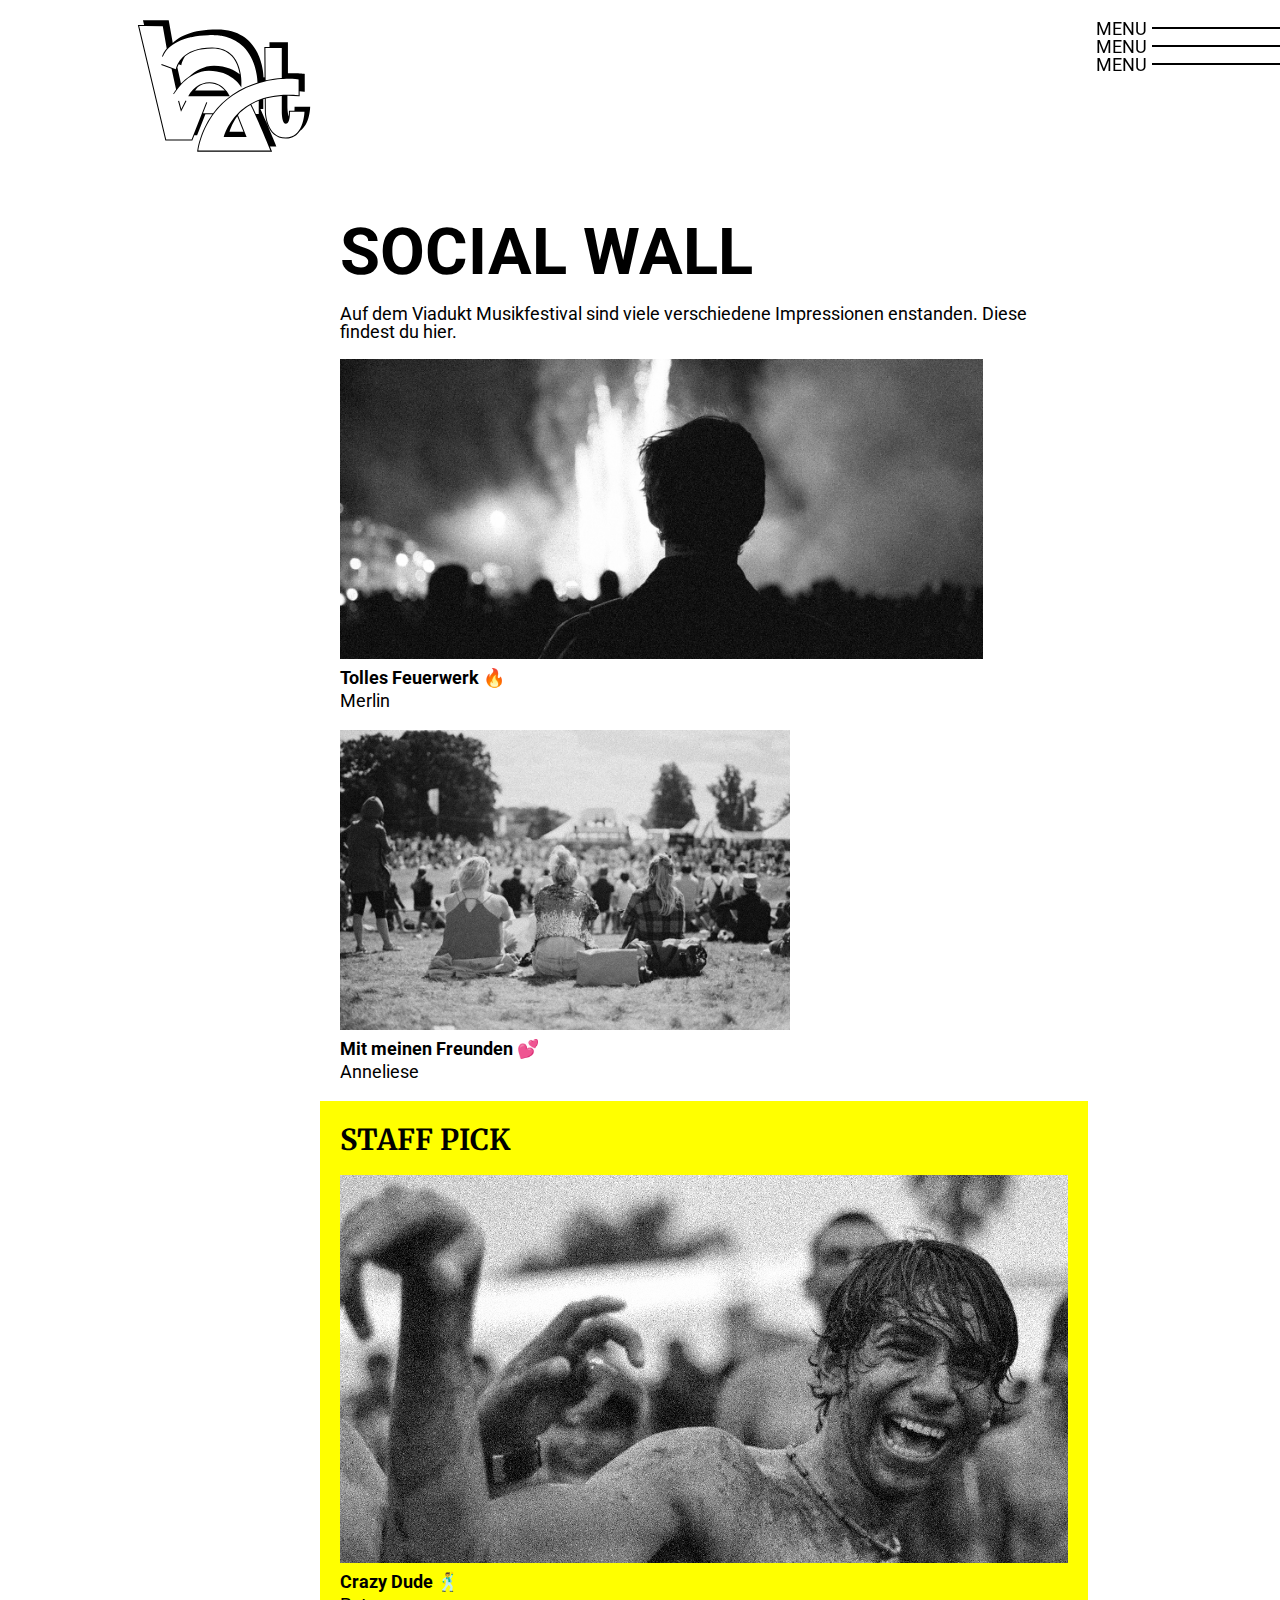
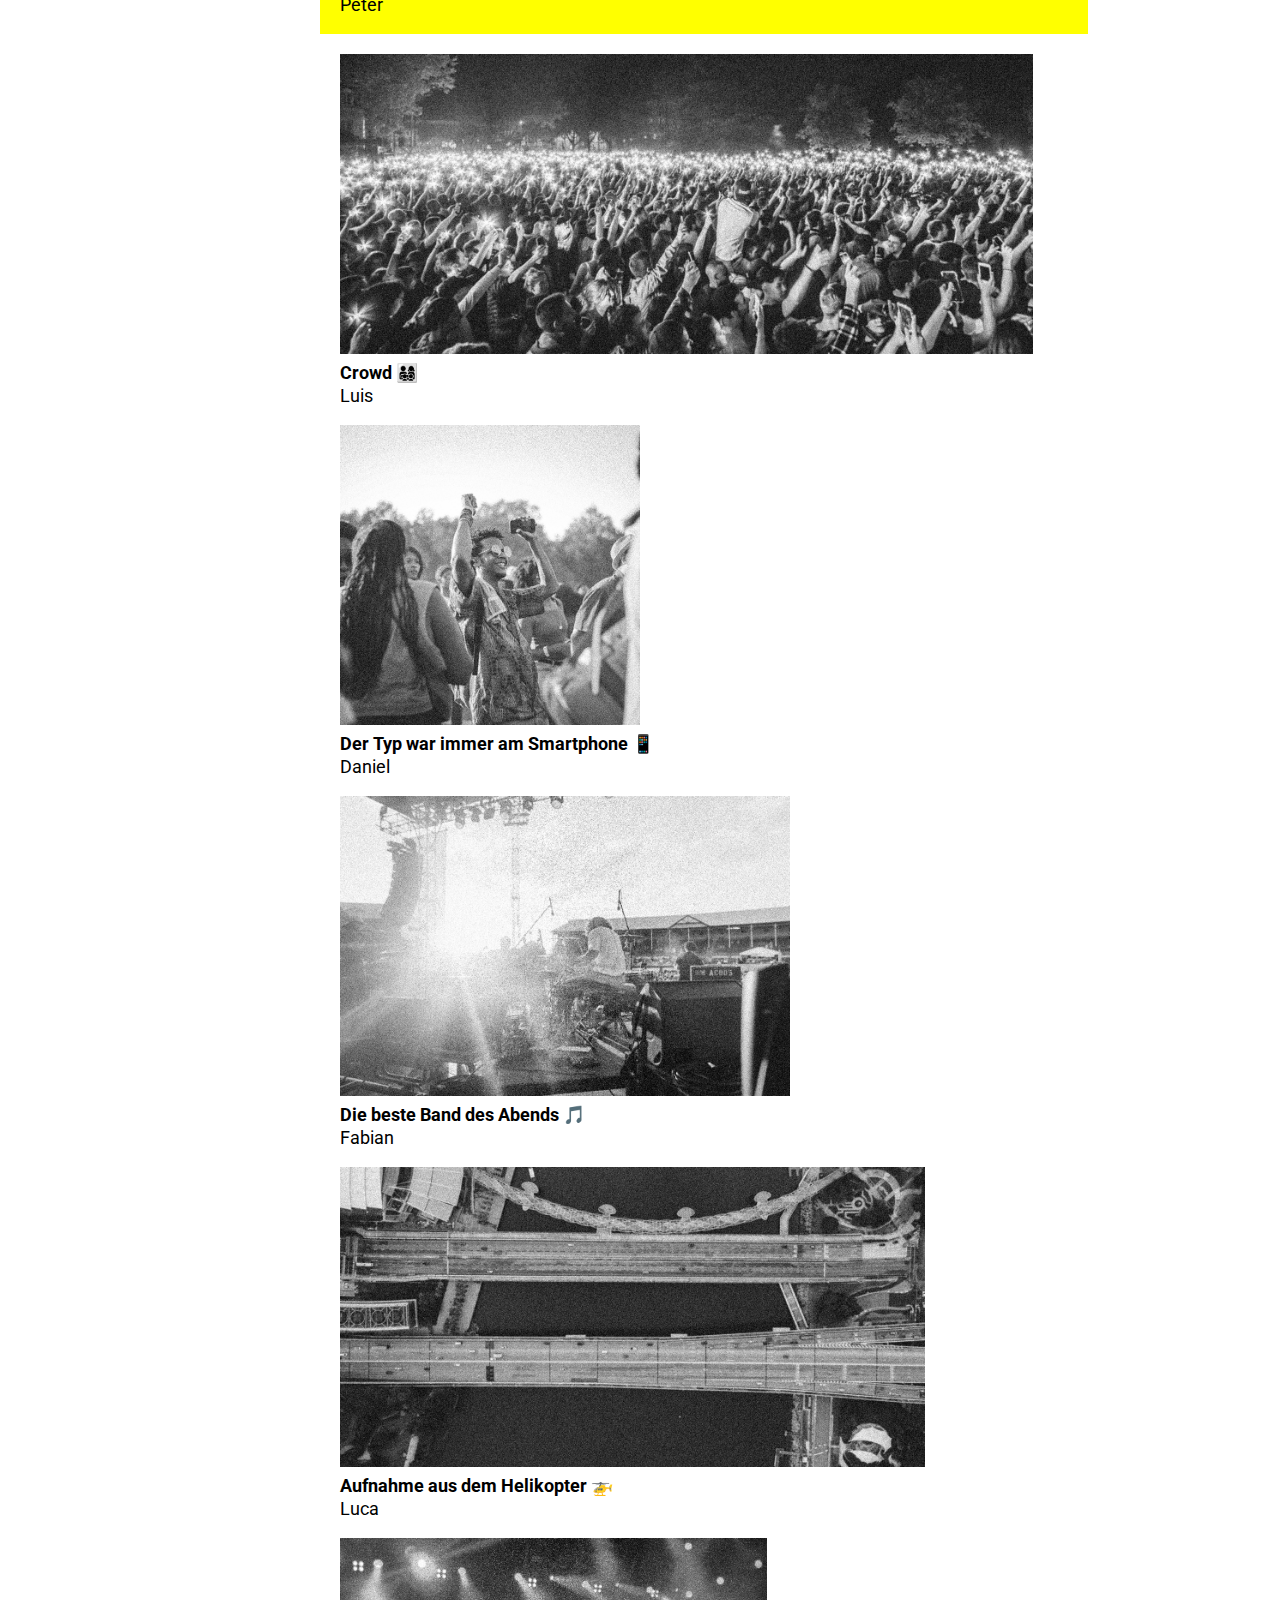
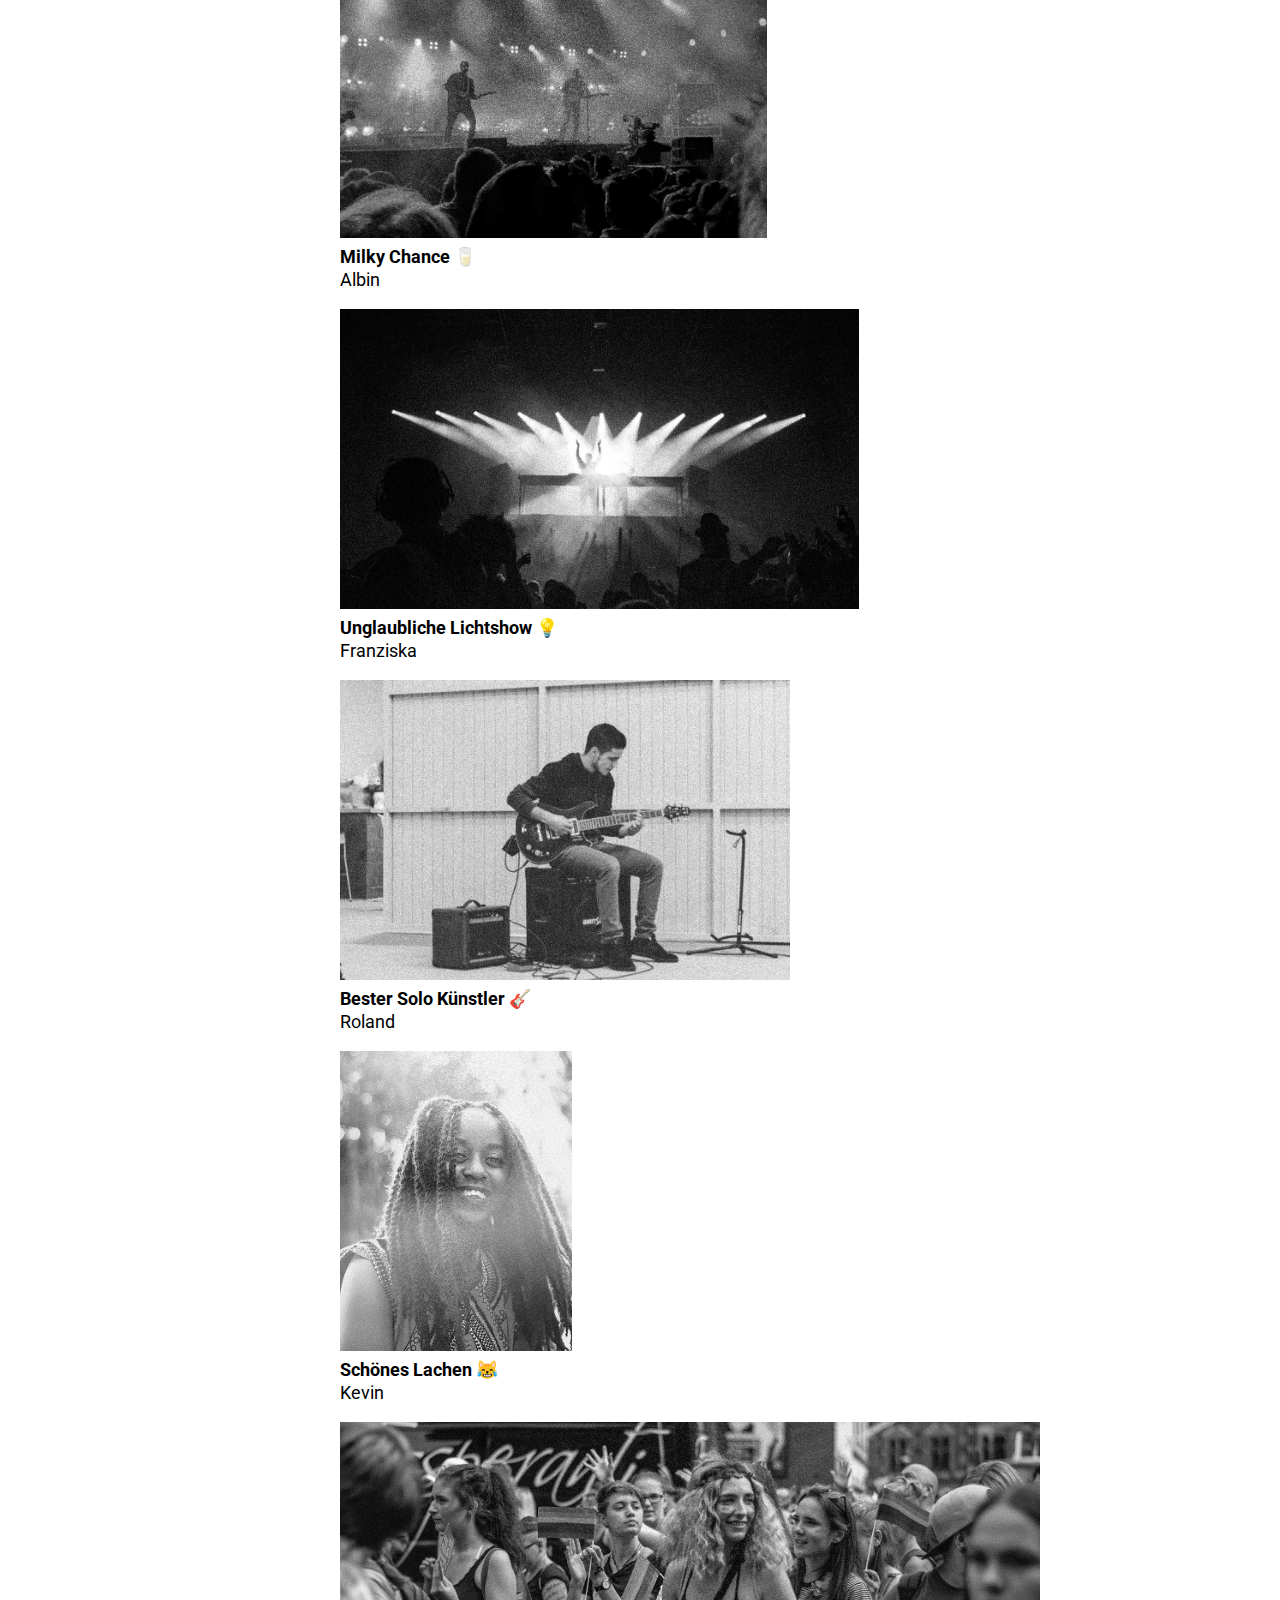
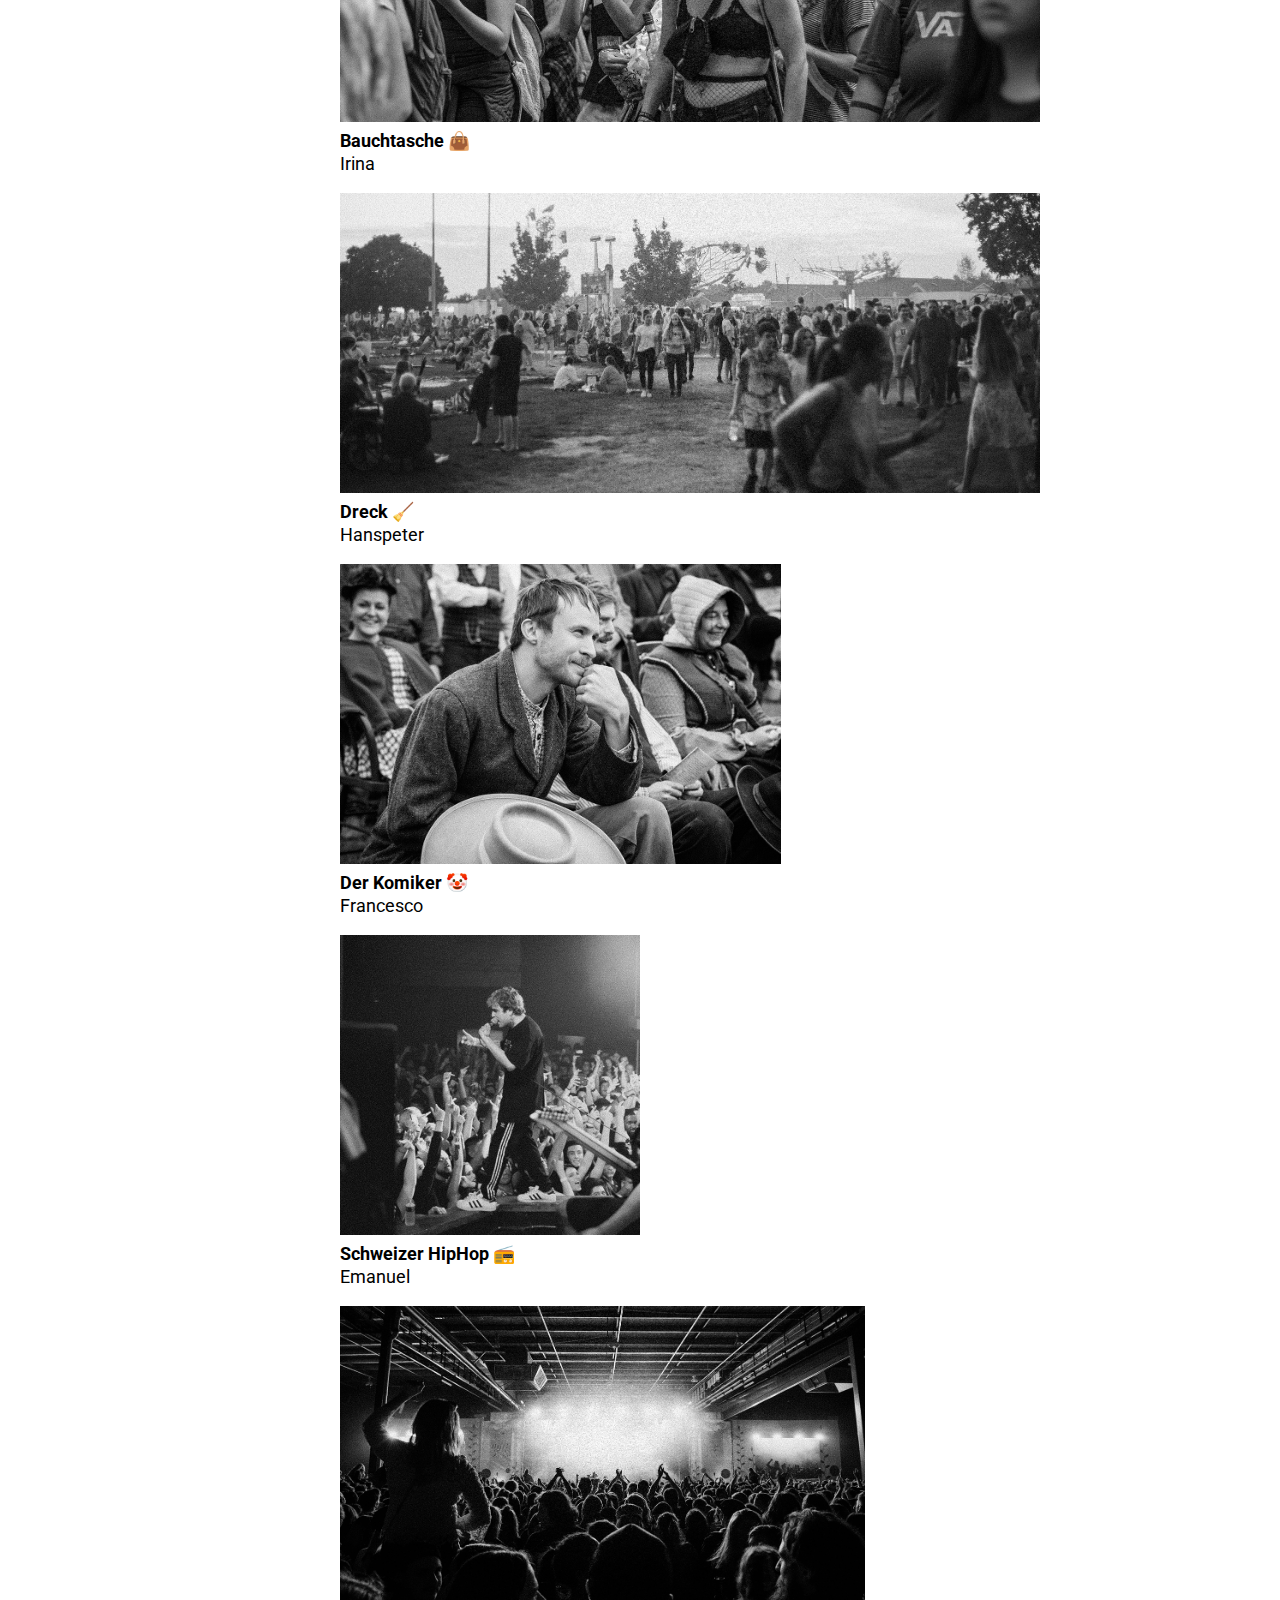
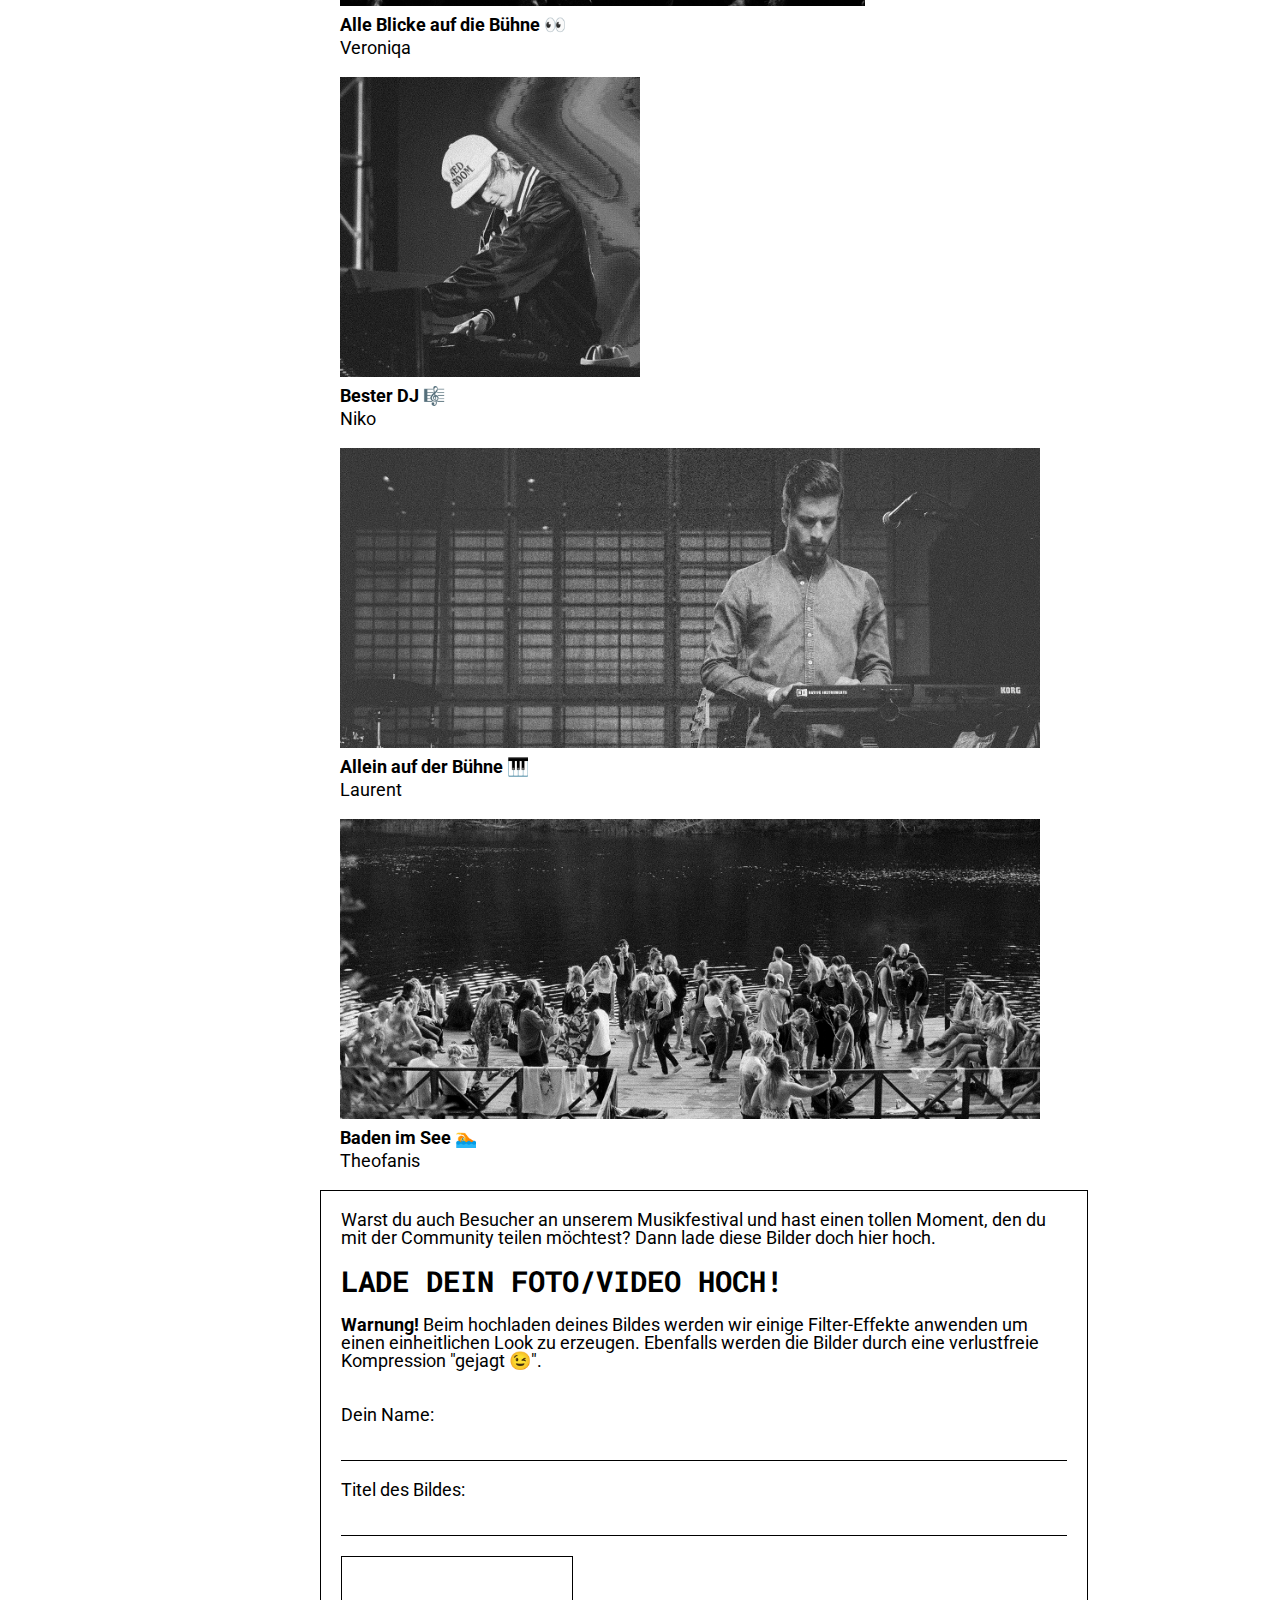
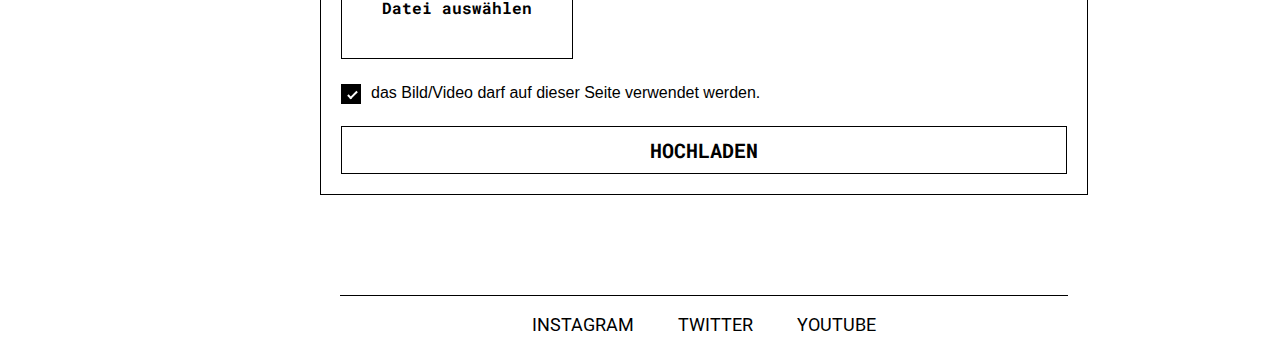
==== social.html @ fb4d64b2 "Social Wall" ====
<!DOCTYPE HTML>
<html lang="de">
<head>
  <!-- META -->
    <meta charset="utf-8" />
    <meta name="viewport" content="width=device-width, initial-scale=1">

  <!-- TITEL -->
    <title>Viadukt. Social Wall</title>

  <!-- META -->
    <meta name="description" content="Viadukt Musikfestival in Bern, auf Brücken" />
    <meta name="author" content="Elia Kilcher" />

  <!-- STYLESHEET -->
    <link rel="stylesheet" type="text/css" href="css/reset.css" />
    <link rel="stylesheet" type="text/css" href="css/style.css" />

  <!-- FAVICON -->

  <!-- FONTS -->
    <link href="https://use.fontawesome.com/releases/v5.0.4/css/all.css" rel="stylesheet">
    <link href="https://fonts.googleapis.com/icon?family=Material+Icons" rel="stylesheet">
    <link rel="stylesheet" href="https://use.fontawesome.com/releases/v5.3.1/css/all.css" integrity="sha384-mzrmE5qonljUremFsqc01SB46JvROS7bZs3IO2EmfFsd15uHvIt+Y8vEf7N7fWAU" crossorigin="anonymous">

  <!-- SCRIPT -->
    <script type="text/javascript" src="https://cdnjs.cloudflare.com/ajax/libs/jquery/3.3.1/jquery.min.js"></script>
    <script type="text/javascript" src="js/jquery.js"></script>
    <script type="text/javascript" src="js/script.js"></script>

</head>
<body>
  <div class="menu">
    <div class="text-align-right">
      <a class="menu-burger">
        schliessen <br />
        schliessen <br />
        schliessen <br />
      </a>
    </div>
      <div class="menu-striche">
        <div class="menu-strich"></div>
        <div class="menu-strich"></div>
        <div class="menu-strich"></div>
      </div>
    <div class="menu-links">
      <a href="index.html" class="roboto-cond bold">home</a>
      <a href="timetable.html" class="roboto-mono bold">Timetable</a>
      <a href="tickets.html" class="merriweather">Tickets</a>
      <a href="social.html" class="roboto bold grossgeschrieben lowercase-hover">Social Wall</a>
    </div>
    <a href="index.html"><img id="logo-weiss" src="img/logo/logo-weiss.svg" alt="logo" /></a>
  </div>
  <div class="text-align-right">
    <a class="menu-burger menu-oeffnen">
      menu <br />
      menu <br />
      menu <br />
    </a>
  </div>
    <div class="menu-striche menu-oeffnen">
      <div class="menu-strich"></div>
      <div class="menu-strich"></div>
      <div class="menu-strich"></div>
    </div>
      <a href="index.html"><img id="logo" src="img/logo/logo-schwarz.svg" alt="logo" /></a>
  <div class="wrapper row">
    <div class="row">
      <section>
        <h1><span class="roboto bold grossgeschrieben">Social Wall</span></h1>
        <p>Auf dem Viadukt Musikfestival sind viele verschiedene Impressionen enstanden. Diese findest du hier.<br /><br /></p>
      </section>
    </div>
    <div class="row social-wall">
      <div class="bildeli">
        <img src="img/social-wall/01.jpg" alt="Tolles Feuerwerk"/>
        <h4 class="roboto bold">Tolles Feuerwerk 🔥</h4>
        <p>Merlin</p>
      </div>
      <div class="bildeli">
        <img src="img/social-wall/02.jpg" alt="Mit meinen Freunden"/>
        <h4 class="roboto bold">Mit meinen Freunden 💕</h4>
        <p>Anneliese</p>
      </div>
      <div class="bildeli staff-pick">
        <h3 class="grossgeschrieben merriweather bold">Staff Pick</h3>
        <img src="img/social-wall/03.jpg" alt="Crazy Dude"/>
        <h4 class="roboto bold">Crazy Dude 🕺</h4>
        <p>Peter</p>
      </div>
      <div class="bildeli">
        <img src="img/social-wall/04.jpg" alt="Crowd"/>
        <h4 class="roboto bold">Crowd 👨‍👩‍👧‍👦</h4>
        <p>Luis</p>
      </div>
      <div class="bildeli">
        <img src="img/social-wall/05.jpg" alt="Der Typ war immer am Smartphone "/>
        <h4 class="roboto bold">Der Typ war immer am Smartphone 📱</h4>
        <p>Daniel</p>
      </div>
      <div class="bildeli">
        <img src="img/social-wall/06.jpg" alt="Die beste Band des Abends"/>
        <h4 class="roboto bold">Die beste Band des Abends 🎵</h4>
        <p>Fabian</p>
      </div>
      <div class="bildeli">
        <img src="img/social-wall/07.jpg" alt="Aufnahme aus dem Helikopter"/>
        <h4 class="roboto bold">Aufnahme aus dem Helikopter 🚁</h4>
        <p>Luca</p>
      </div>
      <div class="bildeli">
        <img src="img/social-wall/08.jpg" alt="Milky Chance"/>
        <h4 class="roboto bold">Milky Chance 🥛</h4>
        <p>Albin</p>
      </div>
      <div class="bildeli">
        <img src="img/social-wall/09.jpg" alt="Unglaubliche Lichtshow"/>
        <h4 class="roboto bold">Unglaubliche Lichtshow 💡</h4>
        <p>Franziska</p>
      </div>
      <div class="bildeli">
        <img src="img/social-wall/10.jpg" alt="Bester Solo Künstler"/>
        <h4 class="roboto bold">Bester Solo Künstler 🎸</h4>
        <p>Roland</p>
      </div>
      <div class="bildeli">
        <img src="img/social-wall/11.jpg" alt="Schönes Lachen"/>
        <h4 class="roboto bold">Schönes Lachen 😹</h4>
        <p>Kevin</p>
      </div>
      <div class="bildeli">
        <img src="img/social-wall/12.jpg" alt="Bauchtasche"/>
        <h4 class="roboto bold">Bauchtasche 👜</h4>
        <p>Irina</p>
      </div>
      <div class="bildeli">
        <img src="img/social-wall/13.jpg" alt="Dreck"/>
        <h4 class="roboto bold">Dreck 🧹</h4>
        <p>Hanspeter</p>
      </div>
      <div class="bildeli">
        <img src="img/social-wall/14.jpg" alt="Der Komiker"/>
        <h4 class="roboto bold">Der Komiker 🤡</h4>
        <p>Francesco</p>
      </div>
      <div class="bildeli">
        <img src="img/social-wall/15.jpg" alt="Schweizer HipHop"/>
        <h4 class="roboto bold">Schweizer HipHop 📻</h4>
        <p>Emanuel</p>
      </div>
      <div class="bildeli">
        <img src="img/social-wall/16.jpg" alt="Alle Blicke auf die Bühne"/>
        <h4 class="roboto bold">Alle Blicke auf die Bühne 👀</h4>
        <p>Veroniqa</p>
      </div>
      <div class="bildeli">
        <img src="img/social-wall/17.jpg" alt="Bester DJ"/>
        <h4 class="roboto bold">Bester DJ 🎼</h4>
        <p>Niko</p>
      </div>
      <div class="bildeli">
        <img src="img/social-wall/18.jpg" alt="Allein auf der Bühne"/>
        <h4 class="roboto bold">Allein auf der Bühne 🎹</h4>
        <p>Laurent</p>
      </div>
      <div class="bildeli">
        <img src="img/social-wall/19.jpg" alt="Baden im See"/>
        <h4 class="roboto bold">Baden im See 🏊‍</h4>
        <p>Theofanis</p>
      </div>


      <div class="upload">

        <p>Warst du auch Besucher an unserem Musikfestival und hast einen tollen Moment, den du mit der Community teilen möchtest? Dann lade diese Bilder doch hier hoch.</p>
        <h3 class="roboto-mono bold grossgeschrieben">Lade dein Foto/Video hoch!</h3>
        <p><span class="bold">Warnung!</span> Beim hochladen deines Bildes werden wir einige Filter-Effekte anwenden um einen einheitlichen Look zu erzeugen. Ebenfalls werden die Bilder durch eine verlustfreie Kompression "gejagt 😉".</p><br /><br />

        <form method="post" onsubmit="hochgeladen()">
          <label>Dein Name:</label><input required type="text" name="name" />
          <label>Titel des Bildes:</label><input required type="text" name="titel" />
          <div class="upload-btn-wrapper">
            <button class="btn">Datei auswählen</button>
            <input required type="file" name="myfile" accept="image/*, video/*" />
          </div>
          <label class="control control-checkbox">
            das Bild/Video darf auf dieser Seite verwendet werden.
            <input required type="checkbox" checked="checked" />
            <div class="control_indicator"></div>
          </label>
          <button id="versenden" type="submit">Hochladen</button>
        </form>

      </div>
    </div>
    <footer>
      <a target="blank" href="https://Instagram.com">Instagram</a>
      <a target="blank" href="https://Twitter.com">Twitter</a>
      <a target="blank" href="https://Youtube.com">Youtube</a>
    </footer>
  </div>

</body>
</html>
---- css/style.css ----
/*** IMPORT ***/
@import url('https://fonts.googleapis.com/css?family=Merriweather:400,400i,700|Roboto+Condensed:400,700|Roboto+Mono:400,700|Roboto:400,700');

/*** ALLGEMEIN ***/
* {
  box-sizing: border-box;
}
body {
  font-family: 'Roboto', sans-serif;
  font-size: 18px;
  color: #000;
}
img {
  width: 100%;
}
a {
  text-decoration: none;
}
.row:after {
  clear: both;
  display: table;
  content: "";
}
.wrapper {
  width: 60%;
  padding: 0 20px;
  margin: 0 15% 0 25%;
  margin-top: 220px;
}
.col-50 {
  width: 50%;
  float: left;
}
.col-25 {
  width: 25%;
  float: left;
}
.parallax-01, .parallax-02 {
  position: relative;
}
/*** TEXT ***/
.roboto-cond {
  font-family: 'Roboto Condensed', sans-serif;
}
.roboto-mono {
  font-family: 'Roboto Mono', monospace;
}
.merriweather {
  font-family: 'Merriweather', serif;
}
.bold {
  font-weight: bold;
}
.grossgeschrieben {
  text-transform: uppercase;
}
.text-align-right {
  text-align: right;
}
h1 {
  font-size: 3.6em;
  margin-bottom: 20px;
}
h2 {
  font-size: 3.6em;
  padding-bottom: 20px;
}
.lowercase-hover:hover {
  text-transform: lowercase;
}

/*** MENU ***/
.menu-links a.roboto-cond:hover {
  text-transform: lowercase;
  letter-spacing: .16em;
}
.menu-links a.roboto-mono:hover {
  text-transform: uppercase;
}
.menu-links a.merriweather:hover {
  font-style: italic;
}
.menu-links {
  text-align: center;
  font-size: 3.4em;
  position: relative;
  top: 50%;
  transform: translateY(-50%);
}
.menu-links a {
  padding: 40px 0;
  display: block;
  color: #fff;
}
.menu {
  width: 100%;
  height: 100vh;
  background-color: #000;
  position: fixed;
  z-index: 13;
  top: 0;
  display: none;
}
.menu-gross {
  display: block;
  z-index: 13;
}
.menu-gross a.menu-burger {
  color: #fff;
  z-index: 16;
}
.menu-oeffnen-weg {
  display: none;
}
.menu .menu-burger {
  color: #fff;
  z-index: 12;
}
.menu .menu-strich {
  background-color: #fff;
  z-index: 20;
}
#logo-weiss {
  width: 15%;
  position: fixed;
  top: 5px;
  left: 10%;
  z-index: 12;
}

/*** SEITEN START ***/
#logo {
  width: 15%;
  position: fixed;
  top: 5px;
  left: 10%;
}
.seiten-titel {
  font-size: 2em;
}
.seiten-titel .roboto-cond {
  font-size: 2.5em;
}
.seiten-titel .roboto-cond:hover .buchstabe-v {
  text-transform: lowercase;
  padding-right: .13em;
}
.seiten-titel .roboto-cond:hover .buchstabe-t {
  text-transform: lowercase;
  padding-left: .13em;
}
.seiten-titel .merriweather {
  text-align: right;
  width: 100%;
  display: block;
}
.seiten-titel .merriweather:hover {
  font-weight: bold;
}
.start-bild {
  width: calc(100% - 20px);
  float: left;
}
.start-bild:hover {
  transform: scaleX(-1);
}
/*** WETTER ***/
.wetter h2 {
  margin-top: 100px;
  font-weight: bold;
  text-transform: uppercase;
}
.wetter h2:hover {
  letter-spacing: .2em;
}
#regenschirm {
  width: 70px;
}
.temparatur {
  font-weight: bold;
  font-family: 'roboto mono', monospace;
  float: right;
  margin-right: 20px;
}
/*** NEWS ***/
.news {
  margin-top: 100px;
}
.news h2 {
  font-weight: bold;
}
.news h2:hover {
  font-weight: lighter;
}
.news h4 {
  font-size: 1.2em;
  padding-bottom: 5px;
}

/*** FOOTER ***/
footer {
  margin-top: 100px;
  border-top: 1px solid #000;
  text-align: center;
}
footer a {
  display: inline-block;
  padding: 20px;
  text-transform: uppercase;
  color: #000;
}


/*** MENU ***/
a.menu-burger {
  text-transform: uppercase;
  position: fixed;
  right: 10%;
  top: 20px;
  color: #000;
  padding-right: 5px;
  z-index: 13;
}
a.menu-burger:hover {
  text-transform: lowercase;
  cursor: pointer;
  letter-spacing: .1em;
}
div.menu-striche {
  padding-top: 7px;
  position: fixed;
  top: 20px;
  right: 0;
  width: 10%;
  z-index: 13;
}
div.menu-strich {
  height: 2px;
  margin-bottom: 16px;
  background-color: #000;
}

/*** TIMETABLE ***/
.timetable article {
  margin-bottom: 40px;
}
.padding-10-right {
  padding-right: 10px;
}
.padding-10-left {
  padding-left: 10px;
}
.timetable img {
  margin-top: 20px;
  -webkit-filter: grayscale(100%); /* Safari 6.0 - 9.0 */
  filter: grayscale(100%);
}
.timetable img:hover {
  filter: grayscale(0%);
  -webkit-filter: grayscale(0%); /* Safari 6.0 - 9.0 */
  transform: scaleX(-1);
}
.tag {
  margin-bottom: 20px;
}
.tag h3 {
  font-size: 2em;
  padding-bottom: 5px;
}
.oneact {
  width: 100%;
}
.spielzeit {
  text-align: right;
}
button.print {
  padding: 10px;
  background-color: #fff;
  border: 2px solid #000;
  font-size: 1.2em;
}
button.print:hover {
  cursor: pointer;
  background-color: #000;
  color: #fff;
  text-transform: uppercase;
  font-weight: bold;
}


/*** TICKETS ***/
.tickets {
  margin-bottom: 40px;
}
.tickets .bestelllink {
  display: inline-block;
  color: #000;
  padding-left: 20px;
  position: absolute;
  margin-top: 20px;
}
.tickets .bestelllink:hover {
  cursor: pointer;
}
.tickets .bestelllink:hover p {
  margin-bottom: 1.9em;
}
.der-preis-ist-heiss {
  margin: 20px 0;
  padding: 20px;
  color: #fff;
  background-color: #000;
  display: inline-block;
}
.der-preis-ist-heiss h2 {
  display: inline;
}
.bestellformular {
  background-color: #000;
  color: #fff;
  padding: 20px;
  position: fixed;
  top: 50%;
  transform: translateY(-50%);
  width: 60%;
  left: 20%;
  border: 2px solid #fff;
  display: none;
  z-index: 13;
}
.bestellformular p {
  display: inline-block;
  margin-bottom: 20px;
}
.bestellformular input {
  width: 100%;
  border: none;
  border-left: 2px solid #fff;
  background-color: #000;
  color: #fff;
  padding: 10px;
  font-size: 1em;
  margin-bottom: 30px;
}
.bestellformular h3 {
  text-transform: uppercase;
  font-size: 2em;
  margin-bottom: 40px;
  letter-spacing: .3em;
}
.bestellformular h3:hover {
  text-transform: lowercase;
}
.bestellformular input:focus {
  outline: none;
  border-left: 6px solid #fff;
}
.bestellformular button {
  color: #000;
  border: 2px solid #fff;
  width: 100%;
  padding: 10px;
  background-color: #fff;
  font-size: 1.2em;
}
.bestellformular button:hover, .bestellformular button:focus {
  color: #fff;
  background-color: #000;
   cursor: pointer;
}
.plane {
  display: block;
  height: 100vh;
  width: 100%;
  position: fixed;
  left: 0;
  top: 0;
  background-color: #000;
  z-index: 12;
  display: none;
}
.close {
  text-align: right;
  position: absolute;
  font-size: 1.3em;
  top: -47px;
  left: -2px;
  background-color: #fff;
  color: #000;
  padding: 10px 14px;
  border: 2px solid #fff;
}
.close:hover {
  cursor: pointer;
  color: #fff;
  background-color: #000;
}
#briefmarke {
  display: inline;
  height: 64px;
  width: 64px;
  position: absolute;
  right: 10px;
  top: 10px;
}
.dp-block {
  display: block;
}
.karte {
  width: 100% !important;
}



/*** SPEZIAL ***/
::selection {
  background-color: #ffff00;
  color: #fff;
}





/*** RESPONSIVE ***/
@media only screen and (max-width: 1250px) {
  img#logo {
    position: relative;
    top: 0;
    width: 20%;
    left: 40%;
  }
  img#logo-weiss {
    display: none;
  }
  .wrapper {
    width: 100%;
    margin: 0;
  }
}

@media only screen and (max-width: 1000px) {
  img#logo {

    width: 40%;
    left: 30%;
  }
}

@media only screen and (max-width: 750px) {
  .col-50 {
    width: 100%;
  }
  .col-25 {
    width: 50%;
  }
  .wetter .col-25 {
    margin-bottom: 20px;
  }
  .start-bild {
    width: 100%;
  }
  .padding-10-right, .padding-10-left {
    padding: 0;
  }
}



/*** SOCIAL WALL ***/
.social-wall h3 {
  font-size: 1.6em;
  margin: 20px 0;
}
.social-wall .bildeli {
  display: block;
  margin-bottom: 20px;
}
.social-wall .bildeli img {
  max-height: 300px;
  width: auto;
  display: block;
  margin-bottom: 10px;
  max-width: 100%;
}
.social-wall .bildeli h4 {
  margin-bottom: 5px;
}
.upload {
  padding: 20px 0;
  border: 1px solid #000;
  padding: 20px;
  margin: 0 -20px;
}
.upload input {
  display: block;
}
.upload input[type=text] {
  margin-bottom: 20px;
  width: 100%;
  padding: 5px 0 0 0;
  outline: none;
  margin-top: 5px;
  border: none;
  border-bottom: 1px solid #000;
  font-weight: bold;
  font-size: 1.1em;
  font-family: 'Roboto Mono', sans-serif;
}
.upload #versenden {
  background-color: #fff;
  border: none;
  color: #000;
  display: block;
  padding: 10px;
  font-weight: bold;
  font-size: 1.1em;
  font-family: 'Roboto Mono', sans-serif;
  text-transform: uppercase;
  width: 100%;
  border: 1px solid #000;
}
.upload #versenden:hover {
  background-color: #000;
  color: #fff;
  cursor: pointer
}
.upload #versenden:focus {
  outline: none;
}
.staff-pick {
  background-color: #ffff00;
  padding: 5px 20px 20px 20px;
  margin-left: -20px;
  margin-right: -20px;
}
.staff-pick img {
  max-height: 1000% !important;
  max-width: 100%;
  min-width: 100%;
}
input[type=file] {
  height: 103px;
}


/*** CHeCKBOX **/
.control {
    font-family: arial;
    display: block;
    position: relative;
    padding-left: 30px;
    margin-bottom: 25px;
    padding-top: 3px;
    cursor: pointer;
    font-size: 16px;
}
    .control input {
        position: absolute;
        z-index: -1;
        opacity: 0;
    }
.control_indicator {
    position: absolute;
    top: 2px;
    left: 0;
    height: 20px;
    width: 20px;
    background: #ffffff;
    border: 1px solid #000000;
}
.control-radio .control_indicator {
    border-radius: undefined%;
}

.control:hover input ~ .control_indicator,
.control input:focus ~ .control_indicator {
    background: #ffffff;
}

.control input:checked ~ .control_indicator {
    background: #000000;
}
.control:hover input:not([disabled]):checked ~ .control_indicator,
.control input:checked:focus ~ .control_indicator {
    background: #000000;
}
.control input:disabled ~ .control_indicator {
    background: #000000;
    opacity: 0;
    pointer-events: none;
}
.control_indicator:after {
    box-sizing: unset;
    content: '';
    position: absolute;
    display: none;
}
.control input:checked ~ .control_indicator:after {
    display: block;
}
.control-checkbox .control_indicator:after {
    left: 8px;
    top: 4px;
    width: 3px;
    height: 8px;
    border: solid #ffffff;
    border-width: 0 2px 2px 0;
    transform: rotate(45deg);
}
.control-checkbox input:disabled ~ .control_indicator:after {
    border-color: #000000;
}

/** UPLPOAD ***/
.upload-btn-wrapper {
  position: relative;
  overflow: hidden;
  display: inline-block;
  margin: 0 0 20px 0;
}

.btn {
  font-size: .9em;
  border: 1px solid #000;
  color: #000;
  background-color: white;
  padding: 40px 40px;
  font-weight: bold;
  font-family: 'Roboto Mono', monospace;
}
.upload-btn-wrapper:hover .btn {
  background-color: #000;
  color: #fff;
}

.upload-btn-wrapper input[type=file] {
  width: 100%;
  position: absolute;
  left: 0;
  top: 0;
  opacity: 0;
}
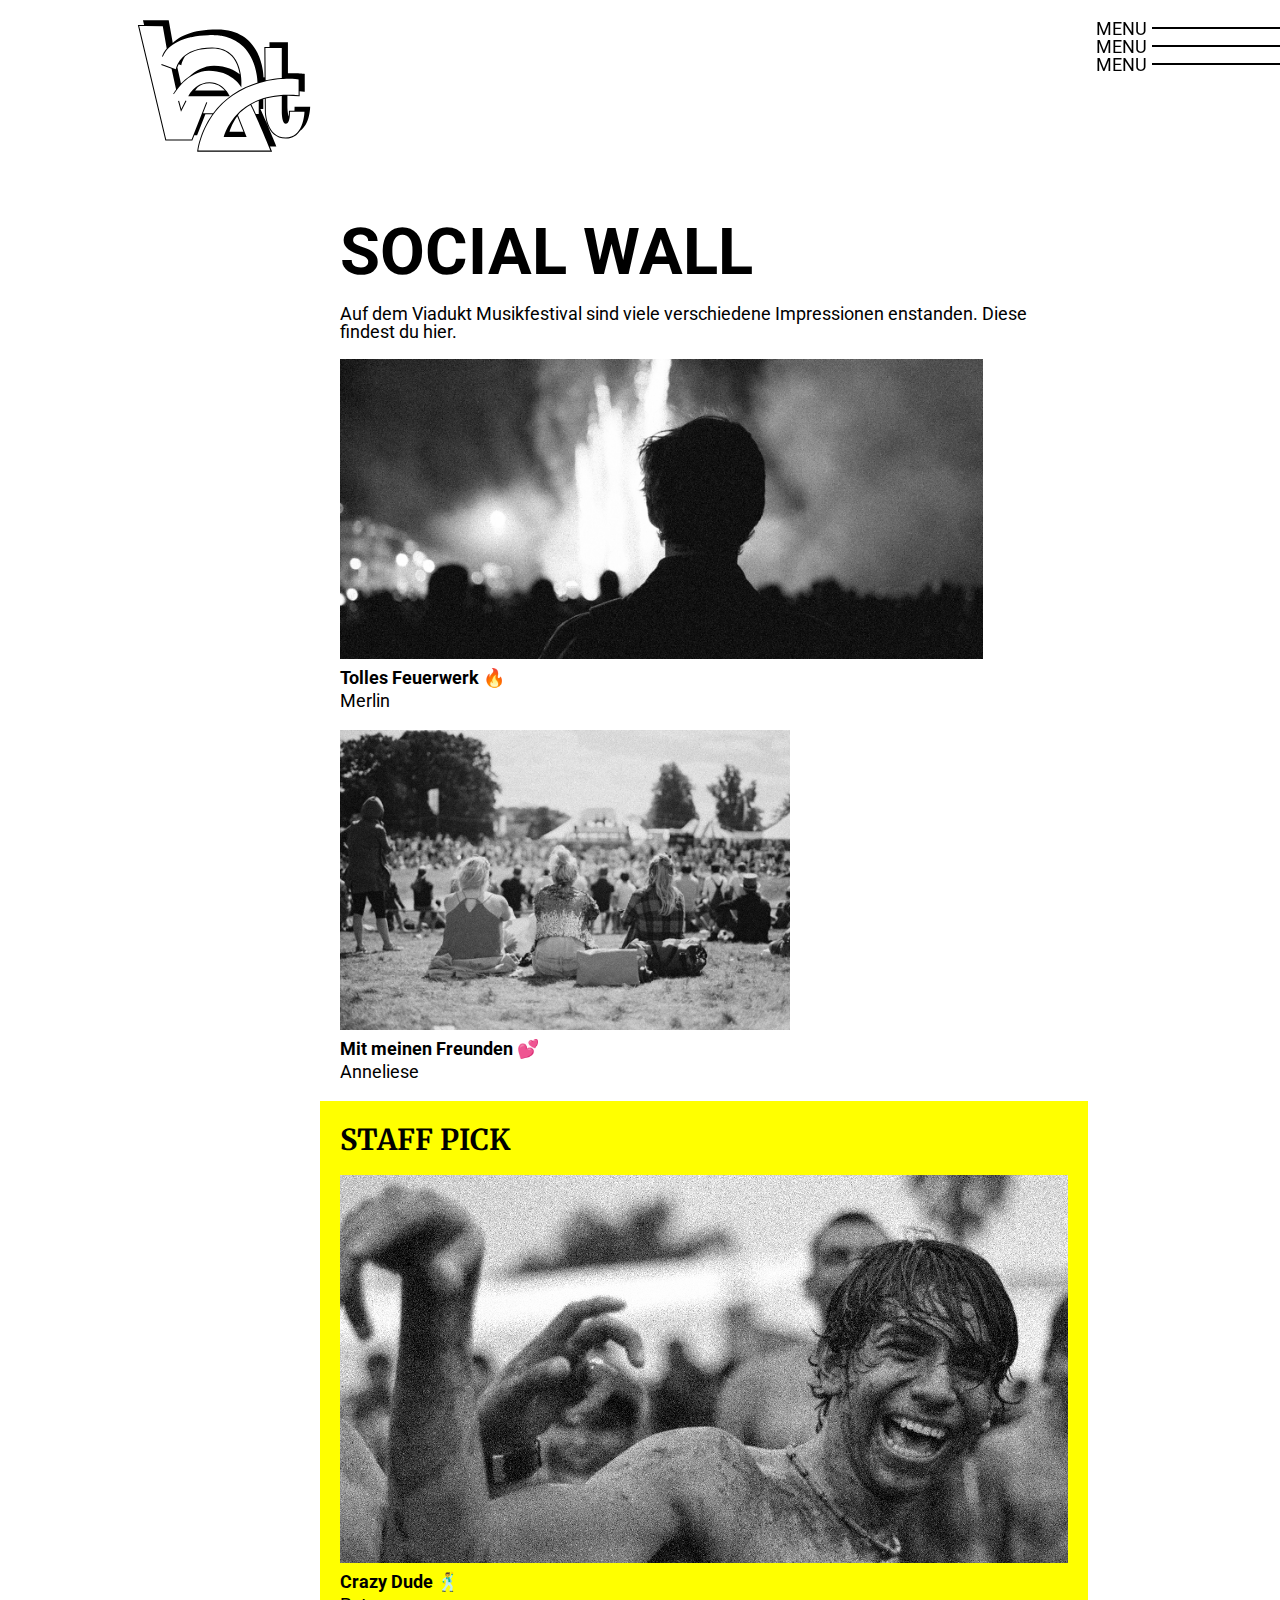
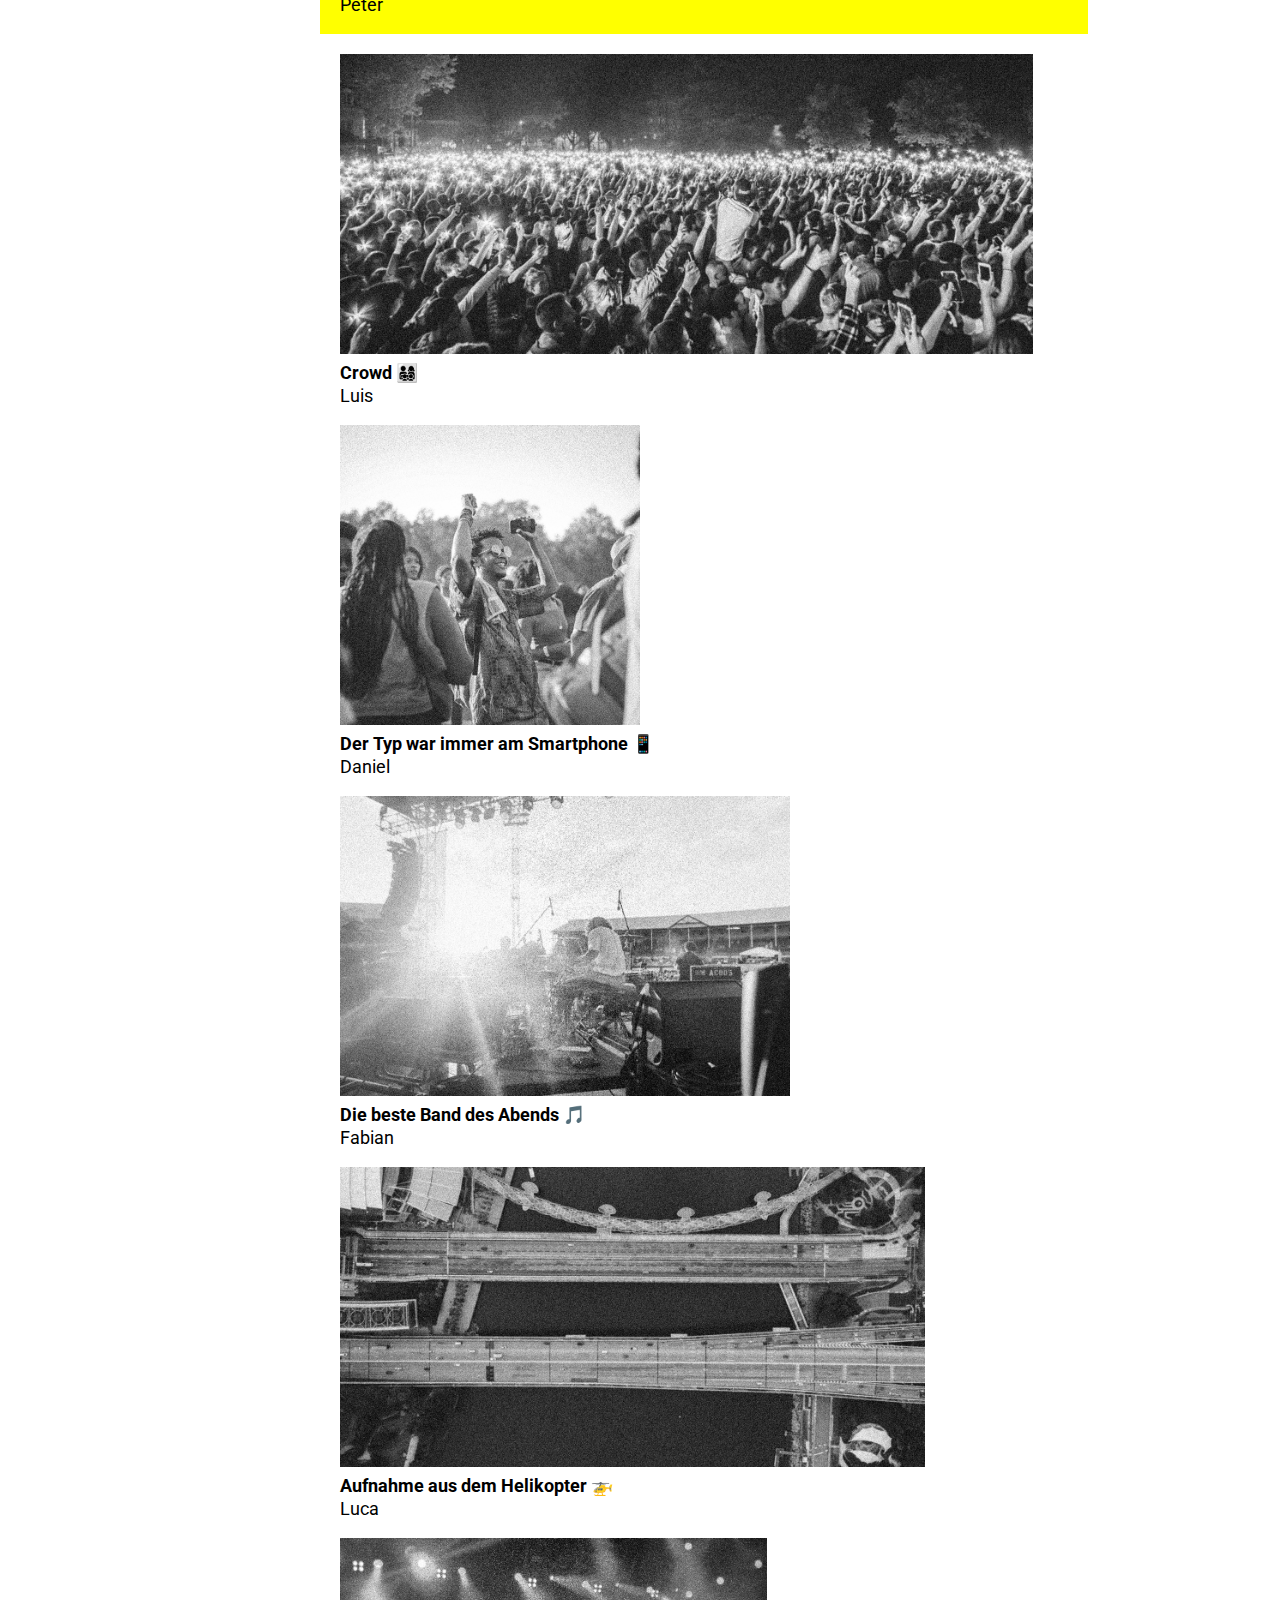
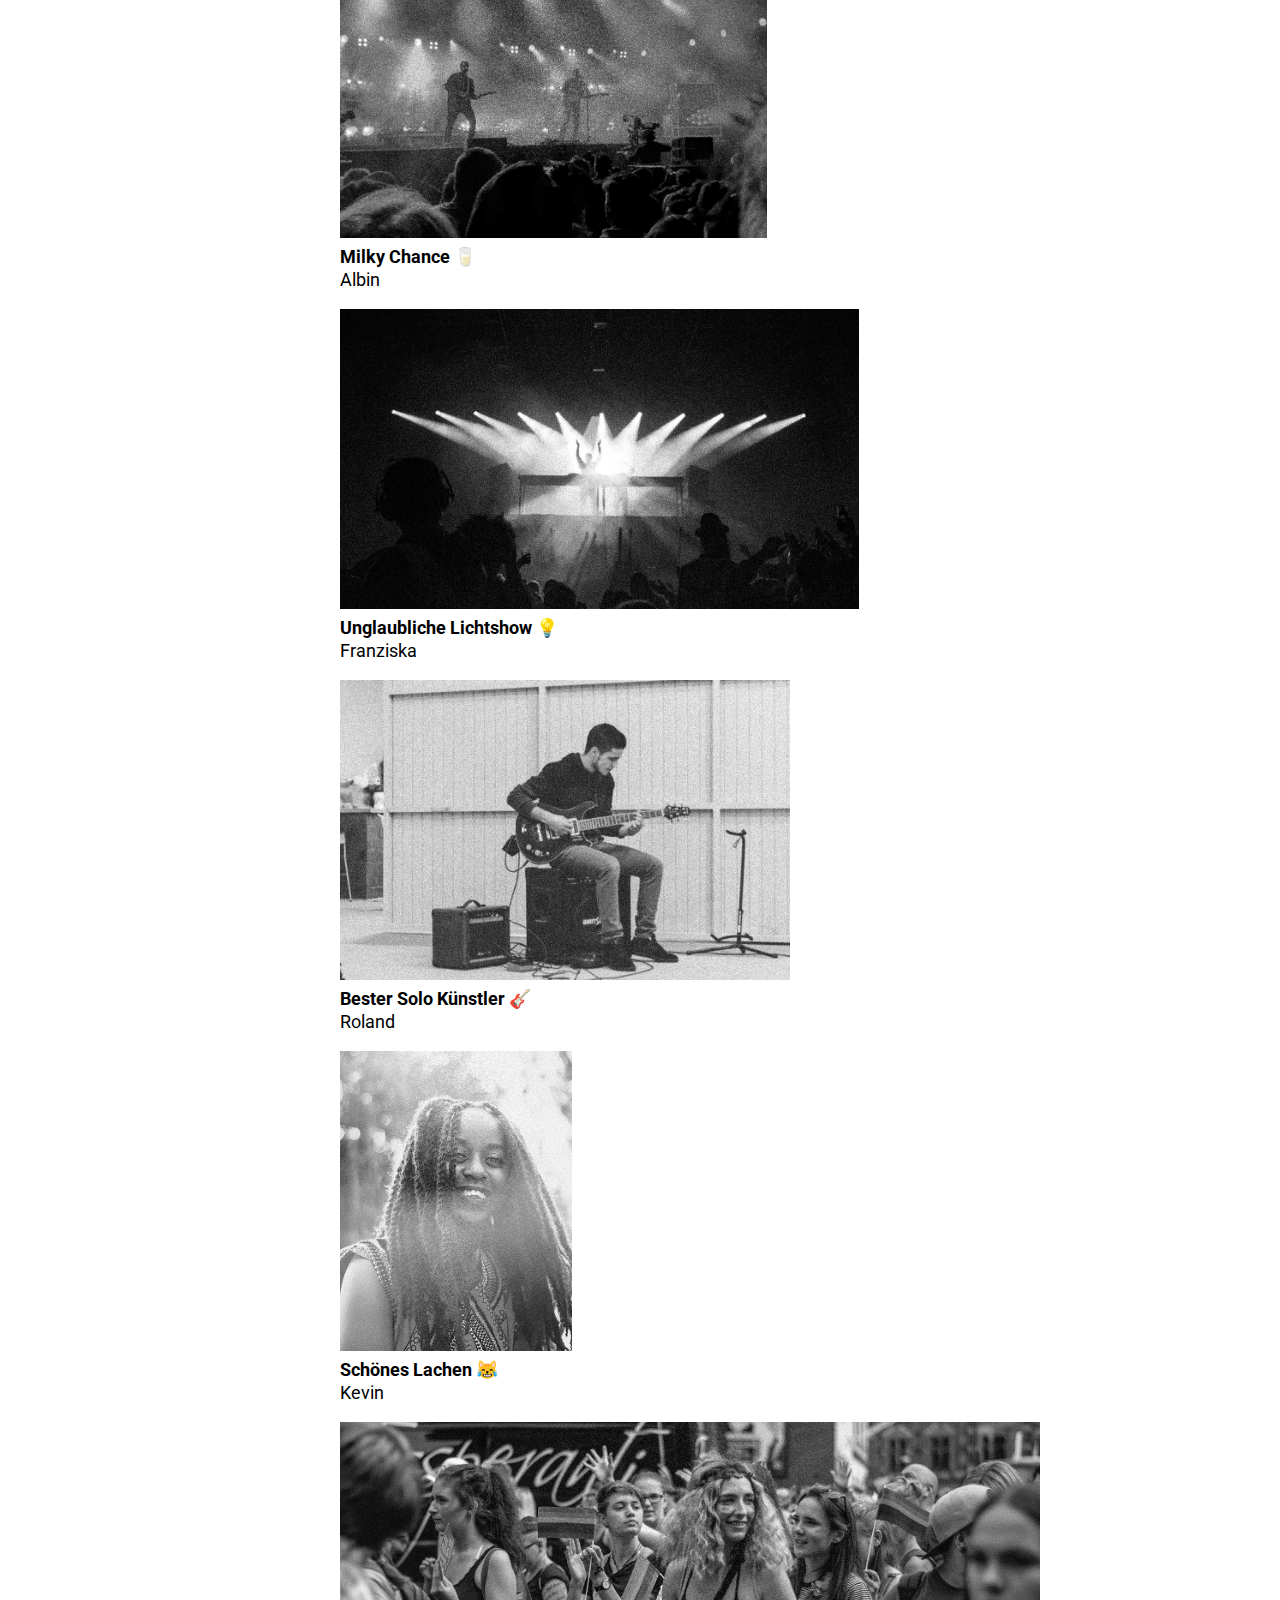
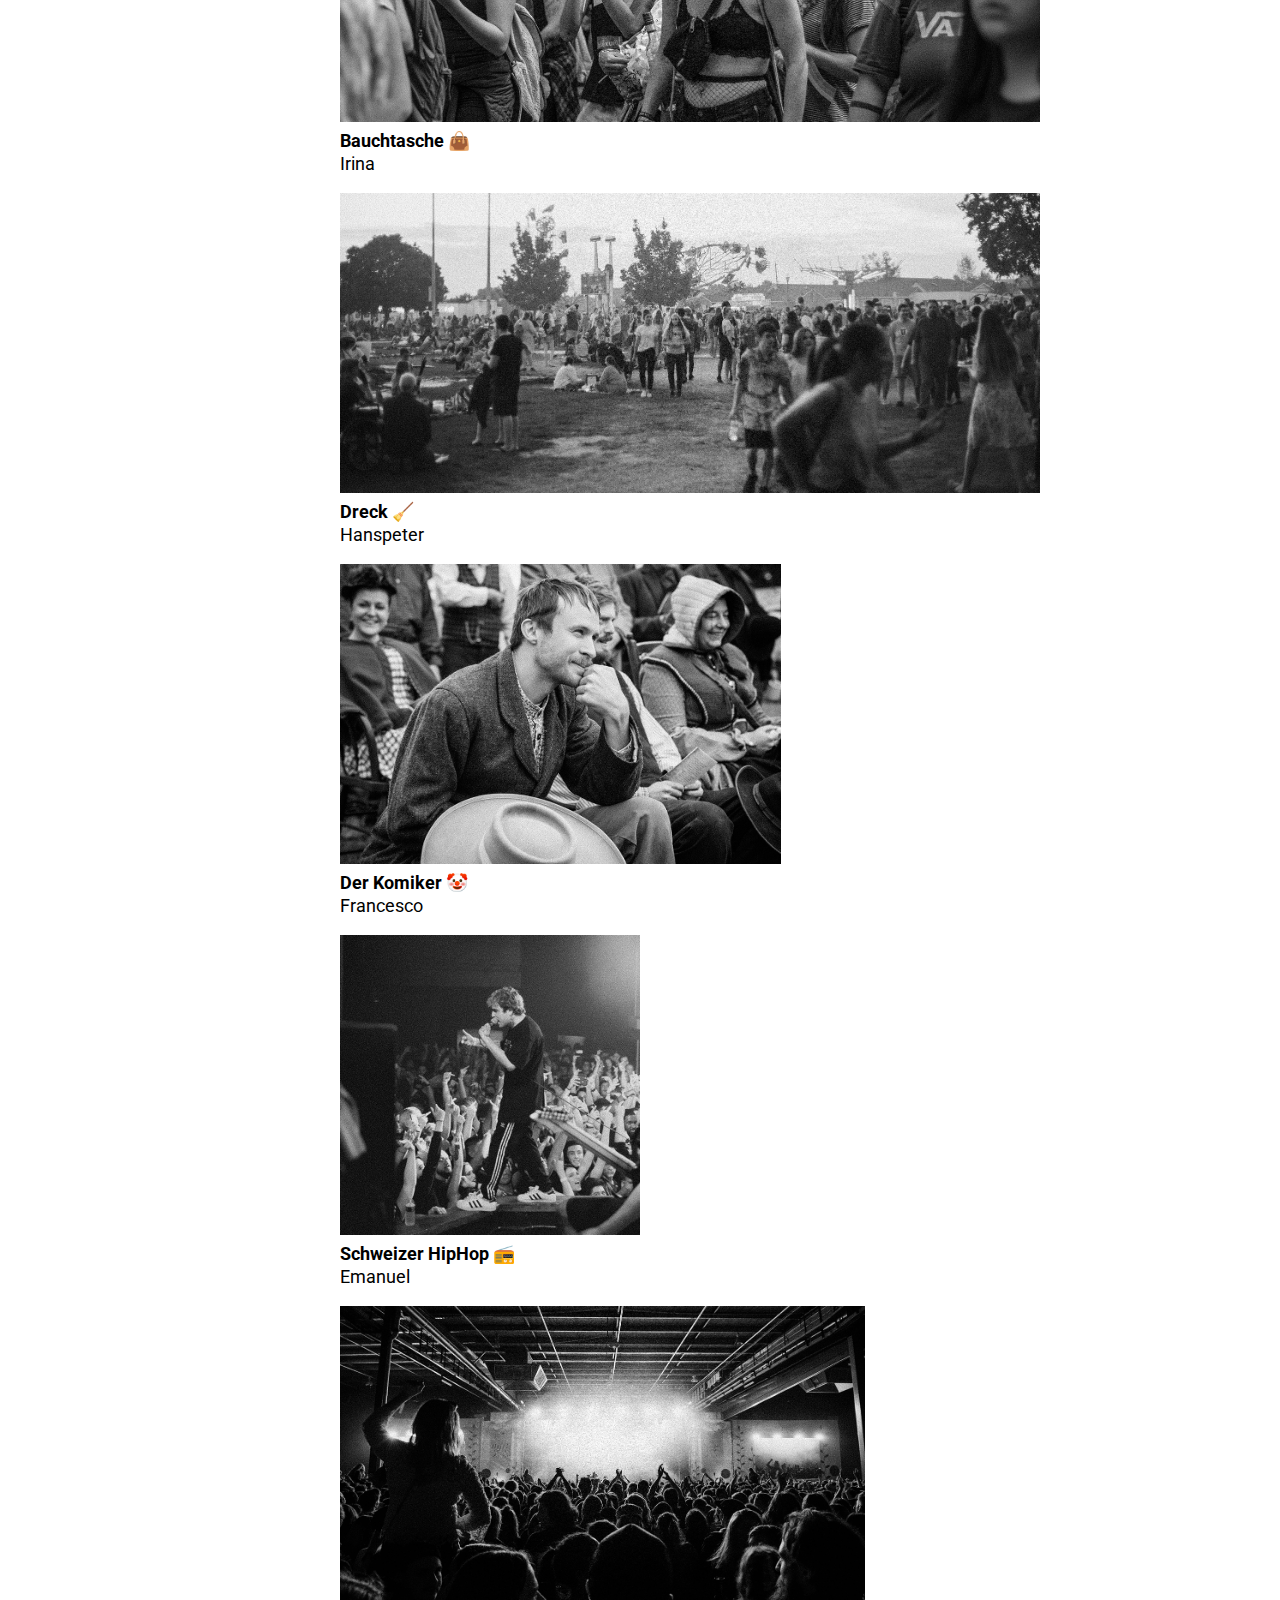
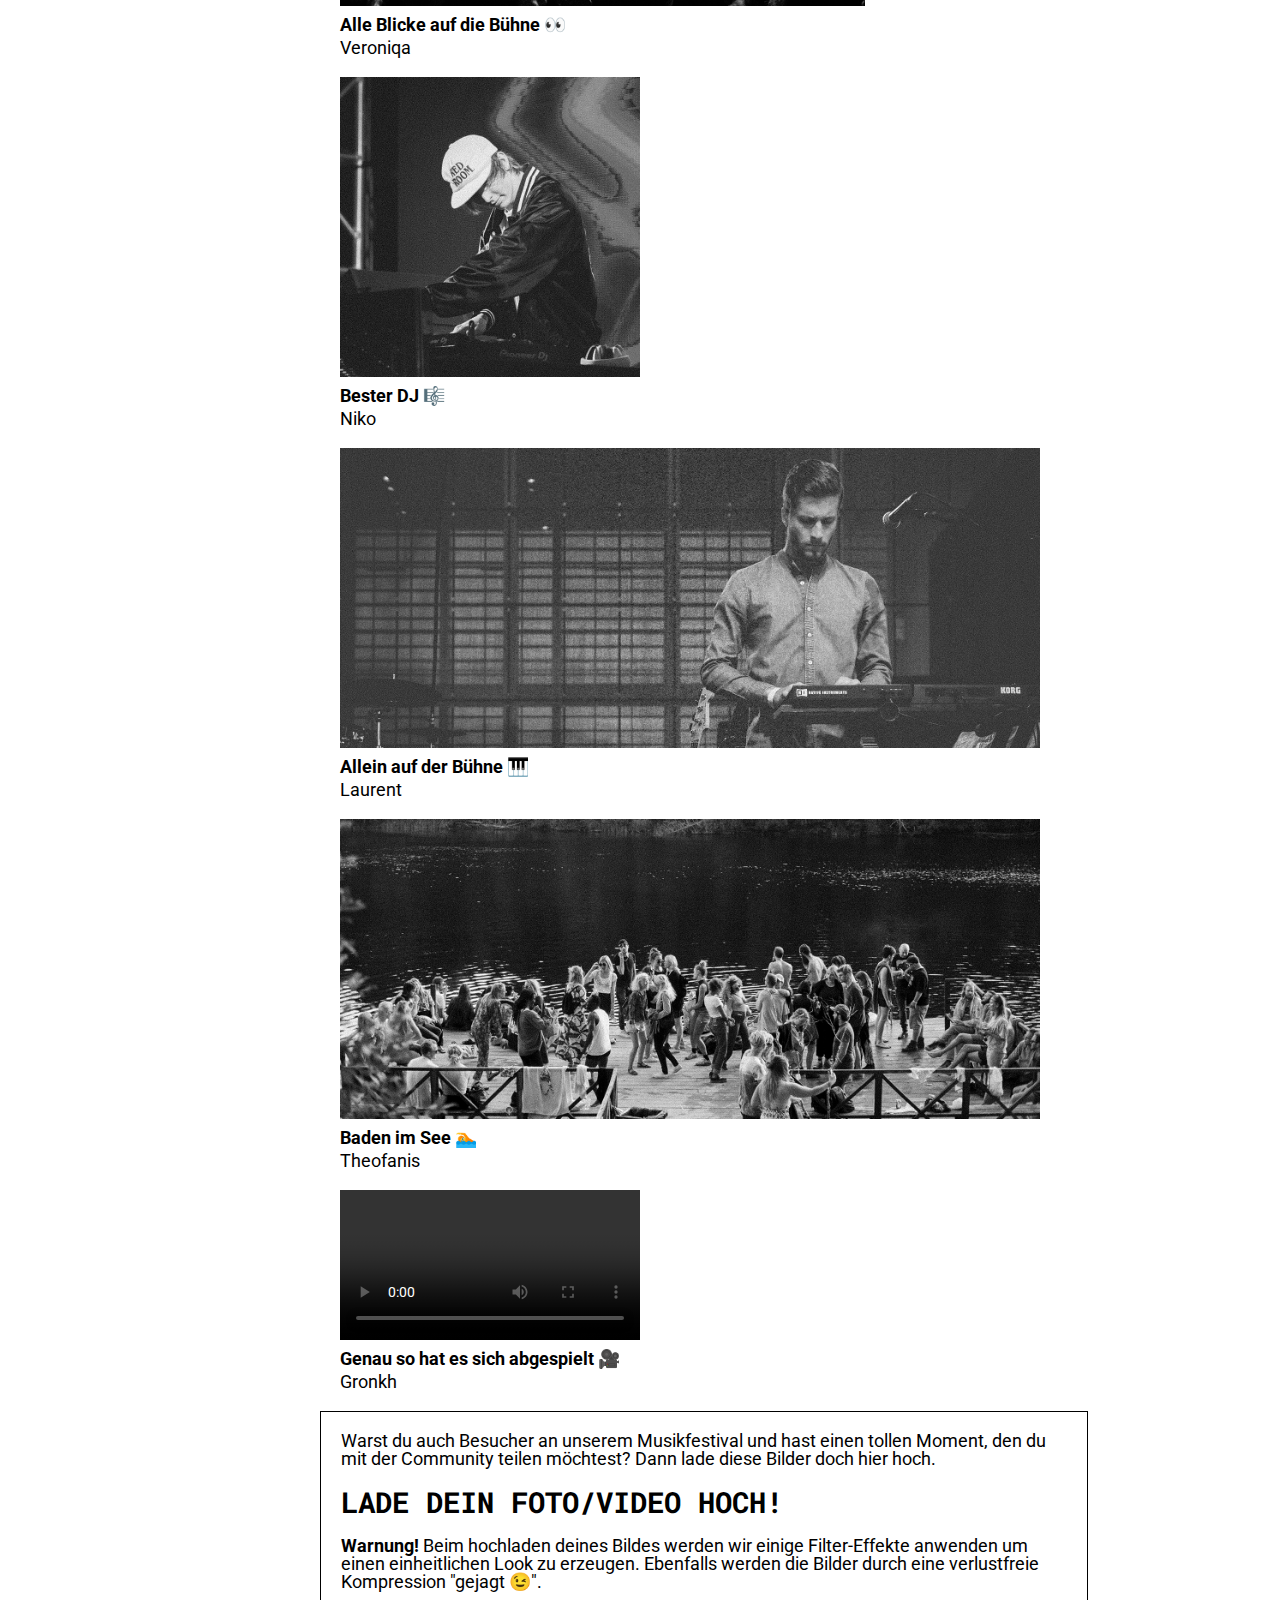
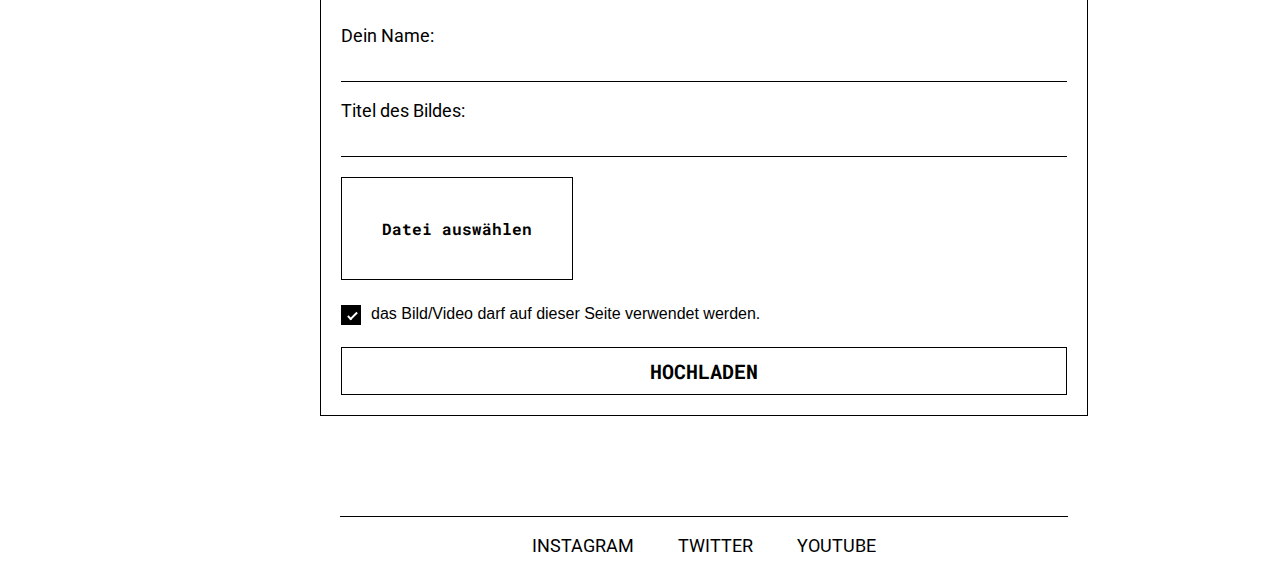
==== commit 1ac13792: "komisch" ====
--- a/social.html
+++ b/social.html
@@ -25,7 +25,6 @@
 
   <!-- SCRIPT -->
     <script type="text/javascript" src="https://cdnjs.cloudflare.com/ajax/libs/jquery/3.3.1/jquery.min.js"></script>
-    <script type="text/javascript" src="js/jquery.js"></script>
     <script type="text/javascript" src="js/script.js"></script>
 
 </head>
@@ -168,6 +167,11 @@
         <h4 class="roboto bold">Baden im See 🏊‍</h4>
         <p>Theofanis</p>
       </div>
+      <div class="bildeli">
+        <video controls src="img/social-wall/20.mp4" alt="Genau so hat es sich abgespielt"></video>
+        <h4 class="roboto bold">Genau so hat es sich abgespielt 🎥‍</h4>
+        <p>Gronkh</p>
+      </div>
 
 
       <div class="upload">
@@ -180,8 +184,8 @@
           <label>Dein Name:</label><input required type="text" name="name" />
           <label>Titel des Bildes:</label><input required type="text" name="titel" />
           <div class="upload-btn-wrapper">
-            <button class="btn">Datei auswählen</button>
-            <input required type="file" name="myfile" accept="image/*, video/*" />
+            <button id="dateiname" class="btn">Datei auswählen</button>
+            <input id="file-upload" required type="file" name="myfile" accept="image/*, video/*" />
           </div>
           <label class="control control-checkbox">
             das Bild/Video darf auf dieser Seite verwendet werden.
--- a/css/style.css
+++ b/css/style.css
@@ -476,7 +476,7 @@
   display: block;
   margin-bottom: 20px;
 }
-.social-wall .bildeli img {
+.social-wall .bildeli img, .social-wall .bildeli video  {
   max-height: 300px;
   width: auto;
   display: block;
@@ -485,6 +485,11 @@
 }
 .social-wall .bildeli h4 {
   margin-bottom: 5px;
+}
+.social-wall .bildeli video {
+  max-width: 100%;
+  max-height: 300px;
+  display: block;
 }
 .upload {
   padding: 20px 0;
